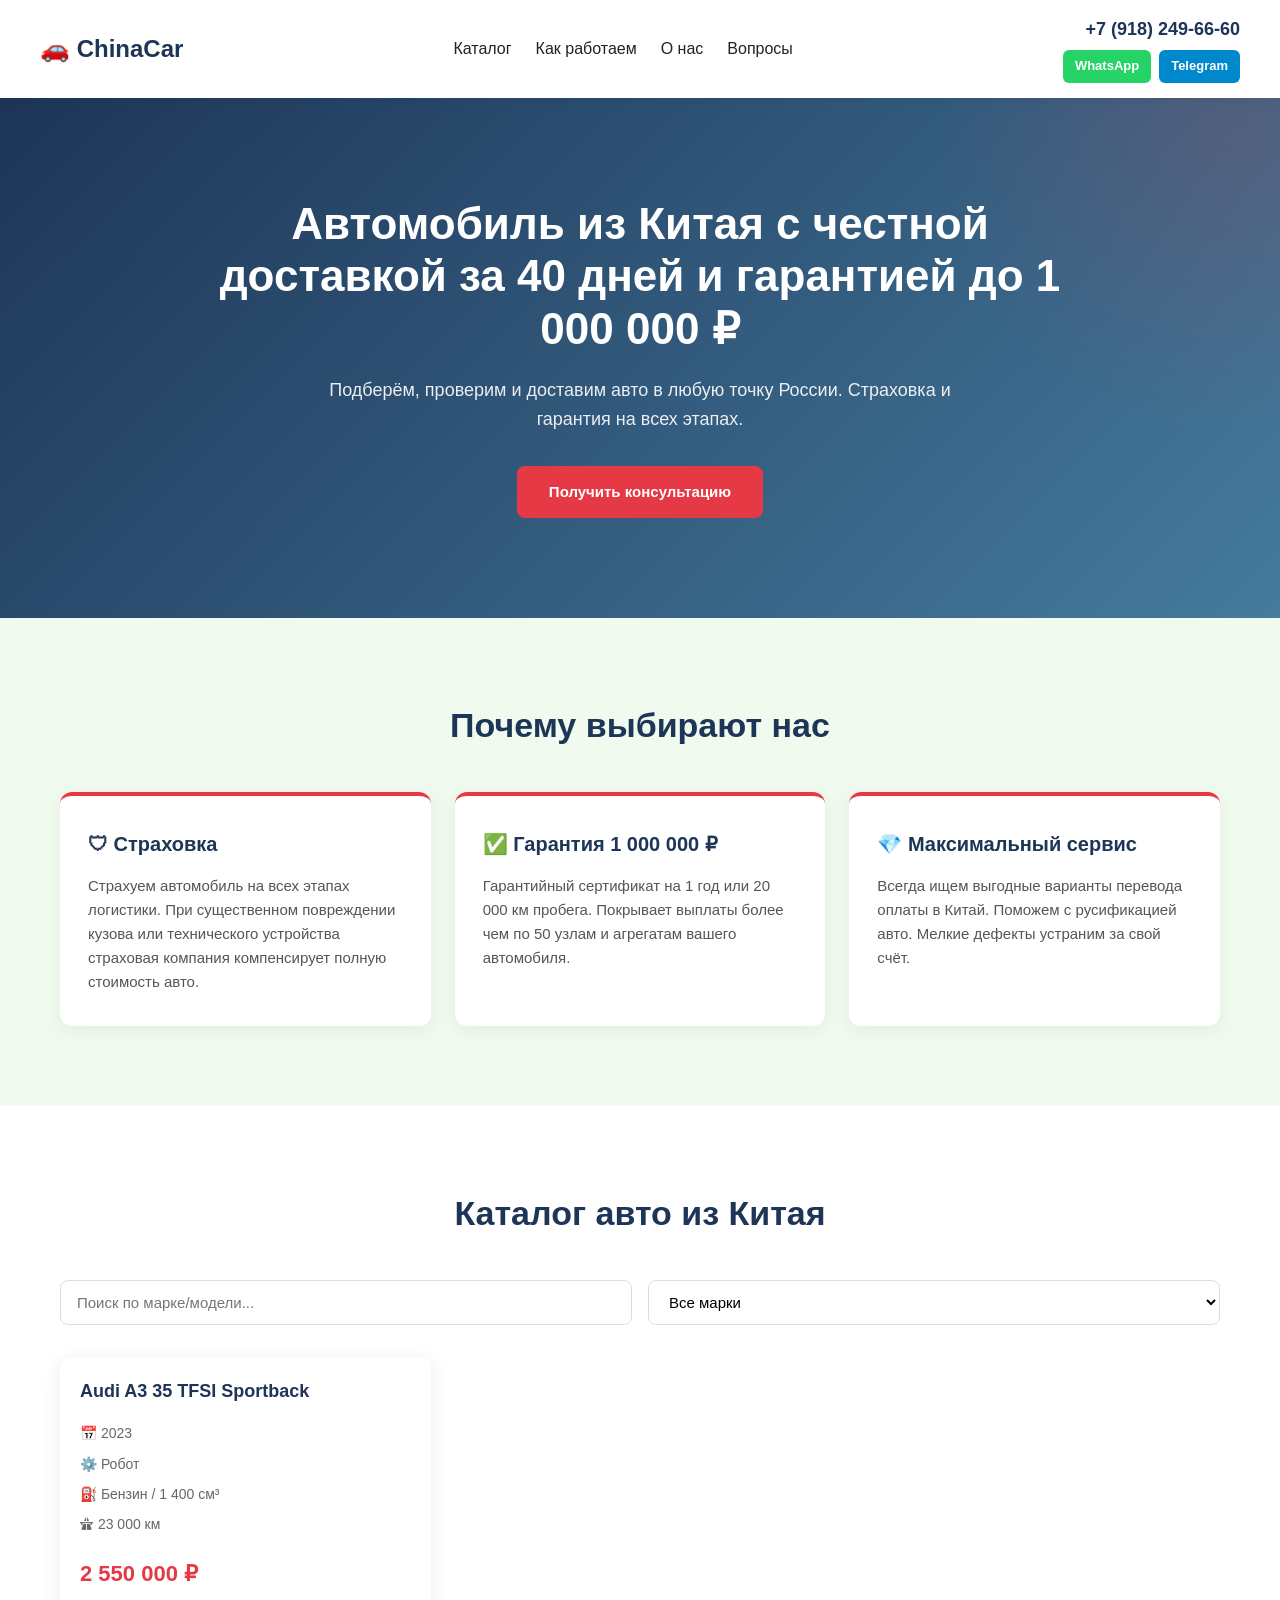
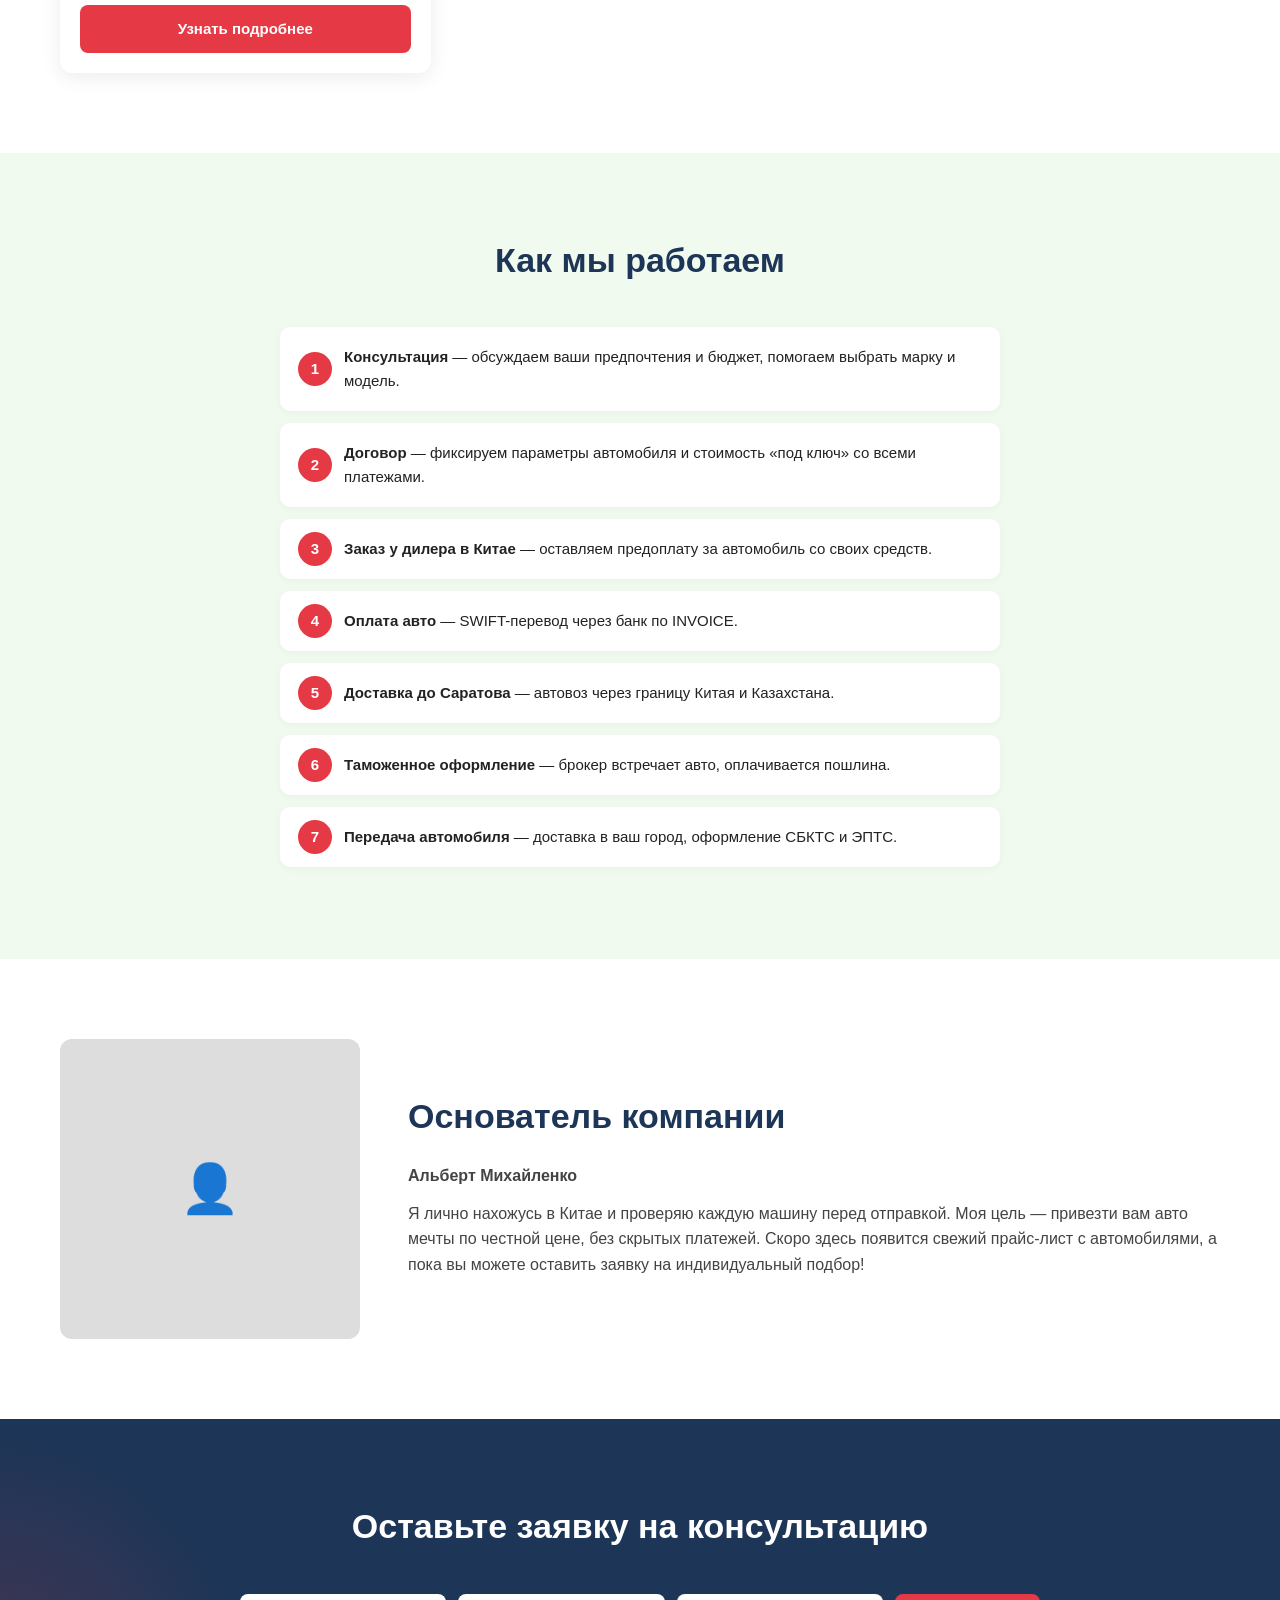
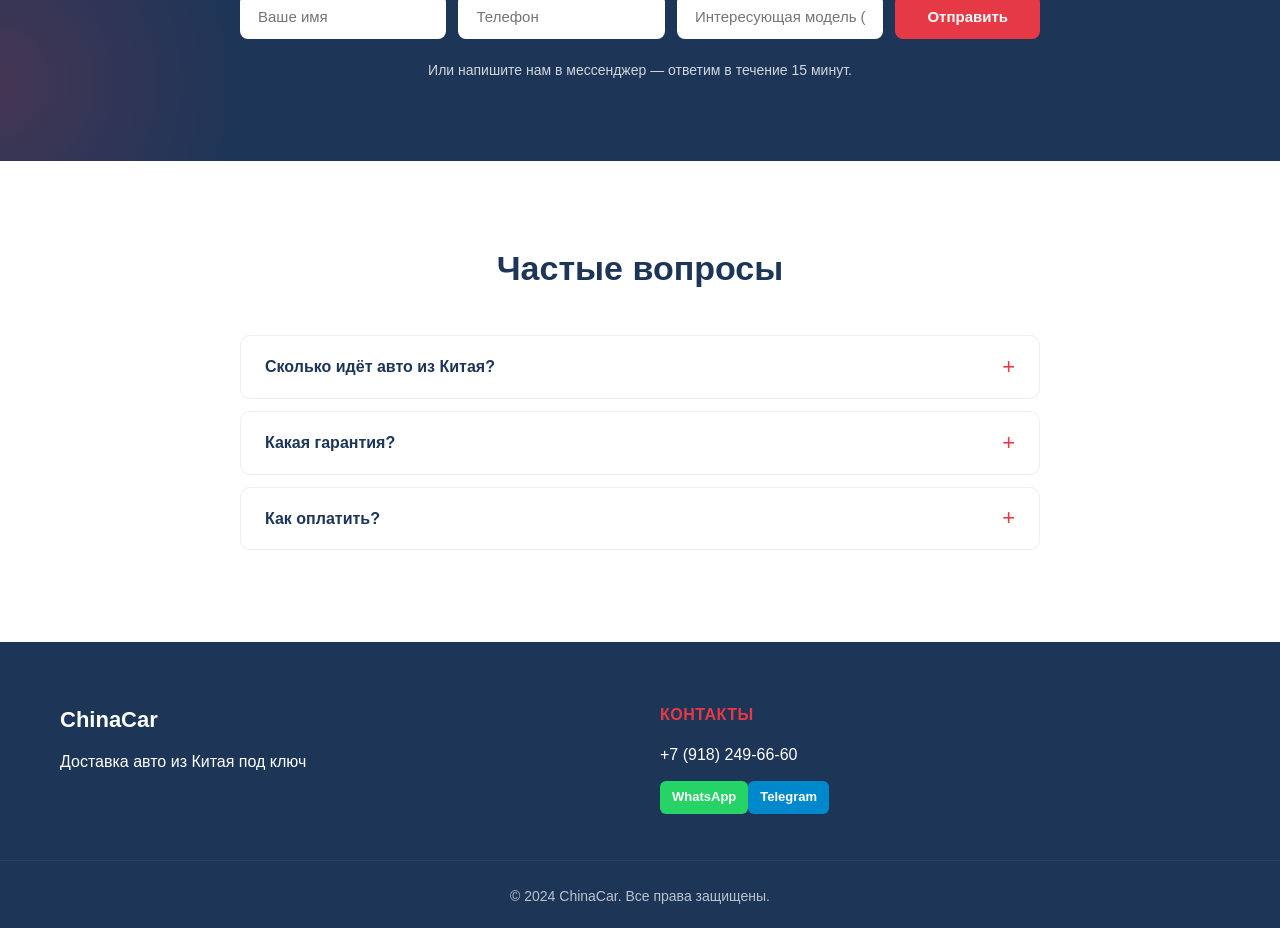
==== index.html @ 9ef6ac65 "Add files via upload" ====
<!DOCTYPE html>
<html lang="ru">
<head>
    <meta charset="UTF-8">
    <meta name="viewport" content="width=device-width, initial-scale=1.0">
    <title>ChinaCar — авто из Китая под ключ</title>
    <link rel="stylesheet" href="css/style.css">
</head>
<body>

<header class="header">
    <div class="container header__inner">
        <a href="index.html" class="logo">🚗 ChinaCar</a>
        <nav class="nav">
            <a href="#catalog">Каталог</a>
            <a href="#steps">Как работаем</a>
            <a href="#about">О нас</a>
            <a href="#faq">Вопросы</a>
        </nav>
        <div class="header__contacts">
            <a href="tel:+79000000000" class="phone" id="header-phone">+7 (900) 000-00-00</a>
            <div class="messengers" id="header-messengers"></div>
        </div>
    </div>
</header>

<section class="hero">
    <div class="container">
        <h1>Автомобиль из Китая с честной доставкой за 40 дней и гарантией до 1 000 000 ₽</h1>
        <p class="hero__subtitle">Подберём, проверим и доставим авто в любую точку России. Страховка и гарантия на всех этапах.</p>
        <a href="#lead" class="btn btn--primary">Получить консультацию</a>
    </div>
</section>

<section class="advantages">
    <div class="container">
        <h2>Почему выбирают нас</h2>
        <div class="advantages__grid">
            <div class="card">
                <h3>🛡 Страховка</h3>
                <p>Страхуем автомобиль на всех этапах логистики. При существенном повреждении кузова или технического устройства страховая компания компенсирует полную стоимость авто.</p>
            </div>
            <div class="card">
                <h3>✅ Гарантия 1 000 000 ₽</h3>
                <p>Гарантийный сертификат на 1 год или 20 000 км пробега. Покрывает выплаты более чем по 50 узлам и агрегатам вашего автомобиля.</p>
            </div>
            <div class="card">
                <h3>💎 Максимальный сервис</h3>
                <p>Всегда ищем выгодные варианты перевода оплаты в Китай. Поможем с русификацией авто. Мелкие дефекты устраним за свой счёт.</p>
            </div>
        </div>
    </div>
</section>

<section class="catalog" id="catalog">
    <div class="container">
        <h2>Каталог авто из Китая</h2>
        <div class="catalog__filters">
            <input type="text" id="search" placeholder="Поиск по марке/модели...">
            <select id="filter-brand">
                <option value="">Все марки</option>
                <option value="Audi">Audi</option>
                <option value="BMW">BMW</option>
                <option value="Mercedes">Mercedes</option>
                <option value="Toyota">Toyota</option>
                <option value="Volkswagen">Volkswagen</option>
            </select>
        </div>
        <div class="catalog__grid" id="cars-grid"></div>
    </div>
</section>

<section class="steps" id="steps">
    <div class="container">
        <h2>Как мы работаем</h2>
        <ol class="steps__list">
            <li><strong>Консультация</strong> — обсуждаем ваши предпочтения и бюджет, помогаем выбрать марку и модель.</li>
            <li><strong>Договор</strong> — фиксируем параметры автомобиля и стоимость «под ключ» со всеми платежами.</li>
            <li><strong>Заказ у дилера в Китае</strong> — оставляем предоплату за автомобиль со своих средств.</li>
            <li><strong>Оплата авто</strong> — SWIFT-перевод через банк по INVOICE.</li>
            <li><strong>Доставка до Саратова</strong> — автовоз через границу Китая и Казахстана.</li>
            <li><strong>Таможенное оформление</strong> — брокер встречает авто, оплачивается пошлина.</li>
            <li><strong>Передача автомобиля</strong> — доставка в ваш город, оформление СБКТС и ЭПТС.</li>
        </ol>
    </div>
</section>

<section class="about" id="about">
    <div class="container about__inner">
        <div style="width:100%;max-width:300px;aspect-ratio:1;background:#ddd;border-radius:12px;display:flex;align-items:center;justify-content:center;font-size:48px;color:#999;">👤</div>
        <div>
            <h2>Основатель компании</h2>
            <p><strong>Альберт Михайленко</strong></p>
            <p>Я лично нахожусь в Китае и проверяю каждую машину перед отправкой. Моя цель — привезти вам авто мечты по честной цене, без скрытых платежей. Скоро здесь появится свежий прайс-лист с автомобилями, а пока вы можете оставить заявку на индивидуальный подбор!</p>
        </div>
    </div>
</section>

<section class="lead" id="lead">
    <div class="container">
        <h2>Оставьте заявку на консультацию</h2>
        <form class="lead__form" id="lead-form">
            <input type="text" name="name" placeholder="Ваше имя" required>
            <input type="tel" name="phone" placeholder="Телефон" required>
            <input type="text" name="car" placeholder="Интересующая модель (необязательно)">
            <button type="submit" class="btn btn--primary">Отправить</button>
        </form>
        <p class="lead__note">Или напишите нам в мессенджер — ответим в течение 15 минут.</p>
    </div>
</section>

<section class="faq" id="faq">
    <div class="container">
        <h2>Частые вопросы</h2>
        <details><summary>Сколько идёт авто из Китая?</summary><p>В среднем 40 дней через Саратов.</p></details>
        <details><summary>Какая гарантия?</summary><p>Сертификат на 1 год / 20 000 км, выплаты до 1 000 000 ₽.</p></details>
        <details><summary>Как оплатить?</summary><p>SWIFT-перевод через банк по INVOICE.</p></details>
    </div>
</section>

<footer class="footer">
    <div class="container footer__inner">
        <div>
            <h3>ChinaCar</h3>
            <p>Доставка авто из Китая под ключ</p>
        </div>
        <div>
            <h4>Контакты</h4>
            <a href="tel:+79000000000" id="footer-phone">+7 (900) 000-00-00</a>
            <div id="footer-messengers" style="margin-top:8px;"></div>
        </div>
    </div>
    <div class="footer__bottom">
        <p>© 2024 ChinaCar. Все права защищены.</p>
    </div>
</footer>

<script src="js/main.js"></script>
</body>
</html>
---- css/style.css ----
/* ================= ПЕРЕМЕННЫЕ ЦВЕТОВ ================= */
:root {
    --primary: #e63946;    /* красный — кнопки, акценты */
    --dark: #1d3557;       /* тёмно-синий — текст, футер */
    --light: #f1faee;      /* светлый фон секций */
    --gray: #457b9d;       /* серо-синий — вспомогательный */
}

/* ================= СБРОС ================= */
* {
    margin: 0;
    padding: 0;
    box-sizing: border-box;
}

body {
    font-family: 'Inter', -apple-system, BlinkMacSystemFont, 'Segoe UI', Roboto, sans-serif;
    color: #222;
    line-height: 1.6;
    background: #fff;
}

.container {
    max-width: 1200px;
    margin: 0 auto;
    padding: 0 20px;
}

img {
    max-width: 100%;
    display: block;
}

a {
    color: inherit;
    text-decoration: none;
}

/* ================= КНОПКИ ================= */
.btn {
    display: inline-block;
    padding: 14px 32px;
    border-radius: 8px;
    font-weight: 600;
    cursor: pointer;
    border: none;
    transition: all .2s ease;
    font-size: 15px;
    font-family: inherit;
}

.btn--primary {
    background: var(--primary);
    color: #fff;
}

.btn--primary:hover {
    background: #c1121f;
    transform: translateY(-1px);
}

/* ================= ШАПКА ================= */
.header {
    background: #fff;
    box-shadow: 0 2px 10px rgba(0,0,0,.05);
    position: sticky;
    top: 0;
    z-index: 100;
}

.header__inner {
    display: flex;
    align-items: center;
    justify-content: space-between;
    padding: 15px 0;
    gap: 20px;
    flex-wrap: wrap;
}

.logo {
    font-size: 24px;
    font-weight: 800;
    color: var(--dark);
    white-space: nowrap;
}

.nav {
    display: flex;
    gap: 24px;
}

.nav a {
    font-weight: 500;
    transition: color .2s;
}

.nav a:hover {
    color: var(--primary);
}

.header__contacts {
    display: flex;
    flex-direction: column;
    align-items: flex-end;
    gap: 6px;
}

.phone {
    font-size: 18px;
    font-weight: 700;
    color: var(--dark);
    white-space: nowrap;
}

.phone:hover {
    color: var(--primary);
}

.messengers {
    display: flex;
    gap: 8px;
}

.btn-messenger {
    padding: 6px 12px;
    border-radius: 6px;
    font-size: 13px;
    color: #fff;
    font-weight: 600;
    transition: opacity .2s;
}

.btn-messenger:hover {
    opacity: .85;
}

.btn-messenger.wa { background: #25D366; }
.btn-messenger.tg { background: #0088cc; }

/* ================= HERO ================= */
.hero {
    background: linear-gradient(135deg, var(--dark) 0%, var(--gray) 100%);
    color: #fff;
    padding: 100px 0;
    text-align: center;
    position: relative;
    overflow: hidden;
}

.hero::before {
    content: '';
    position: absolute;
    top: -50%;
    right: -20%;
    width: 600px;
    height: 600px;
    background: radial-gradient(circle, rgba(230,57,70,.15), transparent 70%);
    border-radius: 50%;
}

.hero .container {
    position: relative;
    z-index: 1;
}

.hero h1 {
    font-size: clamp(26px, 4vw, 44px);
    margin-bottom: 20px;
    max-width: 900px;
    margin-inline: auto;
    line-height: 1.2;
}

.hero__subtitle {
    font-size: 18px;
    opacity: .9;
    margin-bottom: 32px;
    max-width: 700px;
    margin-inline: auto;
}

/* ================= ОБЩИЕ ЗАГОЛОВКИ СЕКЦИЙ ================= */
.advantages h2,
.catalog h2,
.steps h2,
.about h2,
.lead h2,
.faq h2 {
    font-size: clamp(24px, 3vw, 34px);
    margin-bottom: 40px;
    text-align: center;
    color: var(--dark);
}

/* ================= ПРЕИМУЩЕСТВА ================= */
.advantages {
    padding: 80px 0;
    background: var(--light);
}

.advantages__grid {
    display: grid;
    grid-template-columns: repeat(auto-fit, minmax(280px, 1fr));
    gap: 24px;
}

.card {
    background: #fff;
    padding: 32px 28px;
    border-radius: 12px;
    box-shadow: 0 4px 20px rgba(0,0,0,.06);
    transition: transform .3s, box-shadow .3s;
    border-top: 4px solid var(--primary);
}

.card:hover {
    transform: translateY(-4px);
    box-shadow: 0 8px 30px rgba(0,0,0,.1);
}

.card h3 {
    margin-bottom: 14px;
    color: var(--dark);
    font-size: 20px;
}

.card p {
    color: #555;
    font-size: 15px;
}

/* ================= КАТАЛОГ ================= */
.catalog {
    padding: 80px 0;
}

.catalog__filters {
    display: flex;
    gap: 16px;
    margin-bottom: 32px;
    flex-wrap: wrap;
}

.catalog__filters input,
.catalog__filters select {
    padding: 12px 16px;
    border: 1px solid #ddd;
    border-radius: 8px;
    font-size: 15px;
    flex: 1;
    min-width: 200px;
    font-family: inherit;
    background: #fff;
    transition: border-color .2s;
}

.catalog__filters input:focus,
.catalog__filters select:focus {
    outline: none;
    border-color: var(--primary);
}

.catalog__grid {
    display: grid;
    grid-template-columns: repeat(auto-fill, minmax(300px, 1fr));
    gap: 24px;
}

.car-card {
    background: #fff;
    border-radius: 12px;
    overflow: hidden;
    box-shadow: 0 4px 20px rgba(0,0,0,.08);
    transition: transform .3s, box-shadow .3s;
    display: flex;
    flex-direction: column;
}

.car-card:hover {
    transform: translateY(-4px);
    box-shadow: 0 8px 30px rgba(0,0,0,.15);
}

.car-card__img {
    height: 200px;
    width: 100%;
    background: #f0f0f0;
    object-fit: cover;
}

.car-card__body {
    padding: 20px;
    display: flex;
    flex-direction: column;
    flex: 1;
}

.car-card__title {
    font-size: 18px;
    font-weight: 700;
    margin-bottom: 12px;
    color: var(--dark);
}

.car-card__specs {
    font-size: 14px;
    color: #666;
    margin-bottom: 16px;
    flex: 1;
}

.car-card__specs li {
    list-style: none;
    padding: 4px 0;
    display: flex;
    align-items: center;
}

.car-card__price {
    font-size: 22px;
    font-weight: 800;
    color: var(--primary);
    margin-bottom: 14px;
}

.car-card .btn {
    width: 100%;
    text-align: center;
    padding: 12px 20px;
}

/* ================= ЭТАПЫ РАБОТЫ ================= */
.steps {
    padding: 80px 0;
    background: var(--light);
}

.steps__list {
    max-width: 720px;
    margin: 0 auto;
    counter-reset: step;
    padding: 0;
}

.steps__list li {
    padding: 18px 20px 18px 64px;
    position: relative;
    margin-bottom: 12px;
    background: #fff;
    border-radius: 10px;
    counter-increment: step;
    list-style: none;
    font-size: 15px;
    box-shadow: 0 2px 8px rgba(0,0,0,.04);
    transition: transform .2s;
}

.steps__list li:hover {
    transform: translateX(4px);
}

.steps__list li::before {
    content: counter(step);
    position: absolute;
    left: 18px;
    top: 50%;
    transform: translateY(-50%);
    width: 34px;
    height: 34px;
    background: var(--primary);
    color: #fff;
    border-radius: 50%;
    display: flex;
    align-items: center;
    justify-content: center;
    font-weight: 700;
    font-size: 15px;
}

/* ================= О НАС ================= */
.about {
    padding: 80px 0;
}

.about__inner {
    display: grid;
    grid-template-columns: 300px 1fr;
    gap: 48px;
    align-items: center;
}

.about__photo {
    border-radius: 12px;
    box-shadow: 0 8px 30px rgba(0,0,0,.1);
}

.about h2 {
    text-align: left;
    margin-bottom: 20px;
}

.about p {
    margin-bottom: 12px;
    color: #444;
}

/* ================= ФОРМА ЗАЯВКИ ================= */
.lead {
    padding: 80px 0;
    background: var(--dark);
    color: #fff;
    text-align: center;
    position: relative;
    overflow: hidden;
}

.lead::before {
    content: '';
    position: absolute;
    bottom: -50%;
    left: -20%;
    width: 500px;
    height: 500px;
    background: radial-gradient(circle, rgba(230,57,70,.2), transparent 70%);
    border-radius: 50%;
}

.lead .container {
    position: relative;
    z-index: 1;
}

.lead h2 {
    color: #fff;
}

.lead__form {
    display: flex;
    gap: 12px;
    max-width: 800px;
    margin: 0 auto 20px;
    flex-wrap: wrap;
    justify-content: center;
}

.lead__form input {
    padding: 14px 18px;
    border: none;
    border-radius: 8px;
    font-size: 15px;
    flex: 1;
    min-width: 200px;
    font-family: inherit;
    background: #fff;
    color: #222;
}

.lead__form input:focus {
    outline: 2px solid var(--primary);
}

.lead__form .btn {
    white-space: nowrap;
}

.lead__note {
    opacity: .8;
    font-size: 14px;
}

/* ================= FAQ ================= */
.faq {
    padding: 80px 0;
}

.faq details {
    background: #fff;
    border: 1px solid #eee;
    border-radius: 10px;
    padding: 0;
    margin-bottom: 12px;
    max-width: 800px;
    margin-inline: auto;
    overflow: hidden;
    transition: box-shadow .2s;
}

.faq details[open] {
    box-shadow: 0 4px 16px rgba(0,0,0,.06);
    border-color: var(--primary);
}

.faq summary {
    cursor: pointer;
    font-weight: 600;
    padding: 18px 24px;
    color: var(--dark);
    position: relative;
    list-style: none;
    transition: color .2s;
}

.faq summary::-webkit-details-marker {
    display: none;
}

.faq summary::after {
    content: '+';
    position: absolute;
    right: 24px;
    top: 50%;
    transform: translateY(-50%);
    font-size: 22px;
    font-weight: 400;
    color: var(--primary);
    transition: transform .3s;
}

.faq details[open] summary::after {
    content: '−';
}

.faq summary:hover {
    color: var(--primary);
}

.faq details p {
    padding: 0 24px 20px;
    margin: 0;
    color: #555;
    line-height: 1.6;
}

/* ================= ФУТЕР ================= */
.footer {
    background: var(--dark);
    color: #fff;
    padding: 60px 0 20px;
}

.footer__inner {
    display: grid;
    grid-template-columns: repeat(auto-fit, minmax(220px, 1fr));
    gap: 40px;
    margin-bottom: 40px;
}

.footer h3 {
    margin-bottom: 12px;
    font-size: 22px;
}

.footer h4 {
    margin-bottom: 14px;
    font-size: 16px;
    color: var(--primary);
    text-transform: uppercase;
    letter-spacing: .5px;
}

.footer a {
    display: inline-block;
    margin-bottom: 6px;
    transition: color .2s;
}

.footer a:hover {
    color: var(--primary);
}

.footer__bottom {
    text-align: center;
    padding-top: 24px;
    border-top: 1px solid rgba(255,255,255,.1);
    opacity: .7;
    font-size: 14px;
}

/* ================= АДАПТИВ ================= */
@media (max-width: 900px) {
    .about__inner {
        grid-template-columns: 1fr;
        text-align: center;
        gap: 30px;
    }

    .about__inner > div:first-child {
        margin: 0 auto;
        max-width: 240px !important;
    }

    .about h2 {
        text-align: center;
    }
}

@media (max-width: 768px) {
    .nav {
        display: none;
    }

    .header__inner {
        justify-content: space-between;
    }

    .header__contacts {
        align-items: flex-end;
    }

    .phone {
        font-size: 16px;
    }

    .btn-messenger {
        padding: 5px 10px;
        font-size: 12px;
    }

    .hero {
        padding: 60px 0;
    }

    .hero__subtitle {
        font-size: 16px;
    }

    .advantages,
    .catalog,
    .steps,
    .about,
    .lead,
    .faq {
        padding: 50px 0;
    }

    .lead__form {
        flex-direction: column;
    }

    .lead__form .btn {
        width: 100%;
    }

    .catalog__filters {
        flex-direction: column;
    }
}

@media (max-width: 480px) {
    .logo {
        font-size: 20px;
    }

    .phone {
        font-size: 14px;
    }

    .header__contacts {
        gap: 4px;
    }

    .messengers {
        gap: 6px;
    }
}
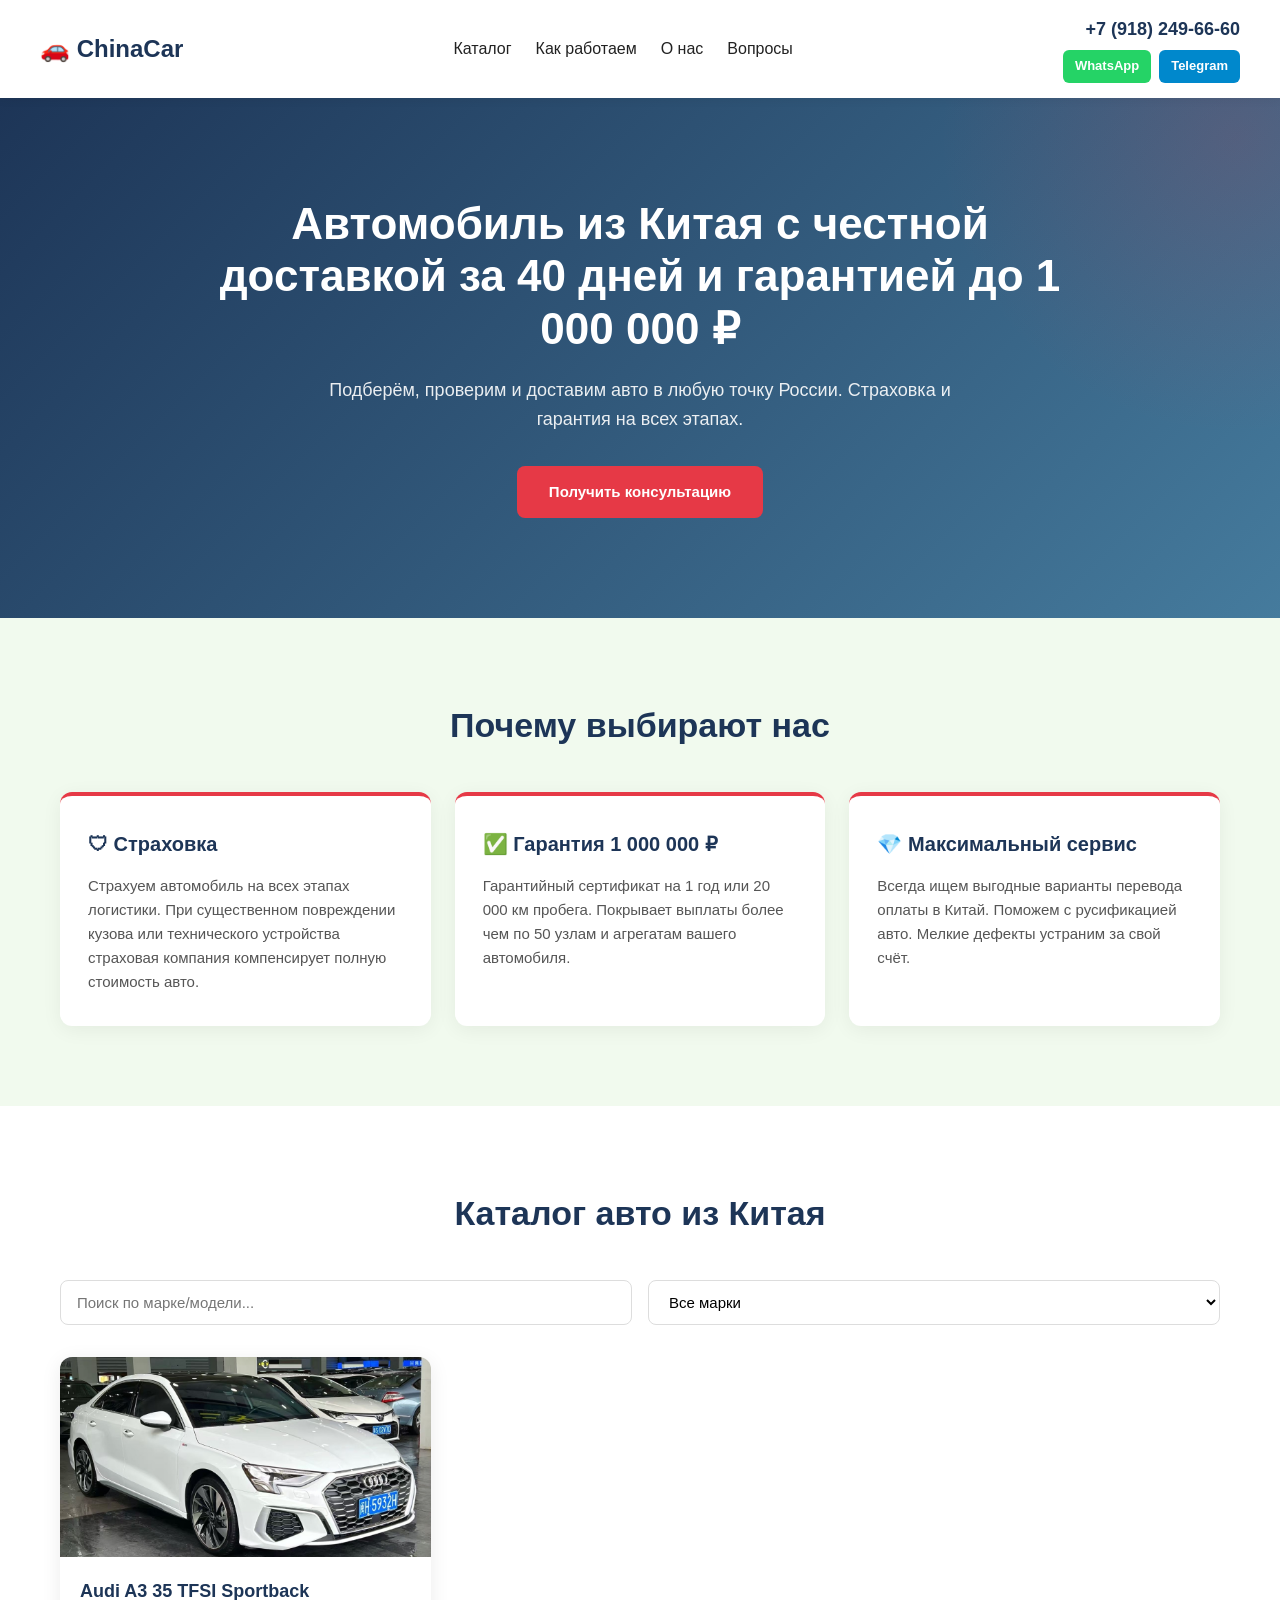
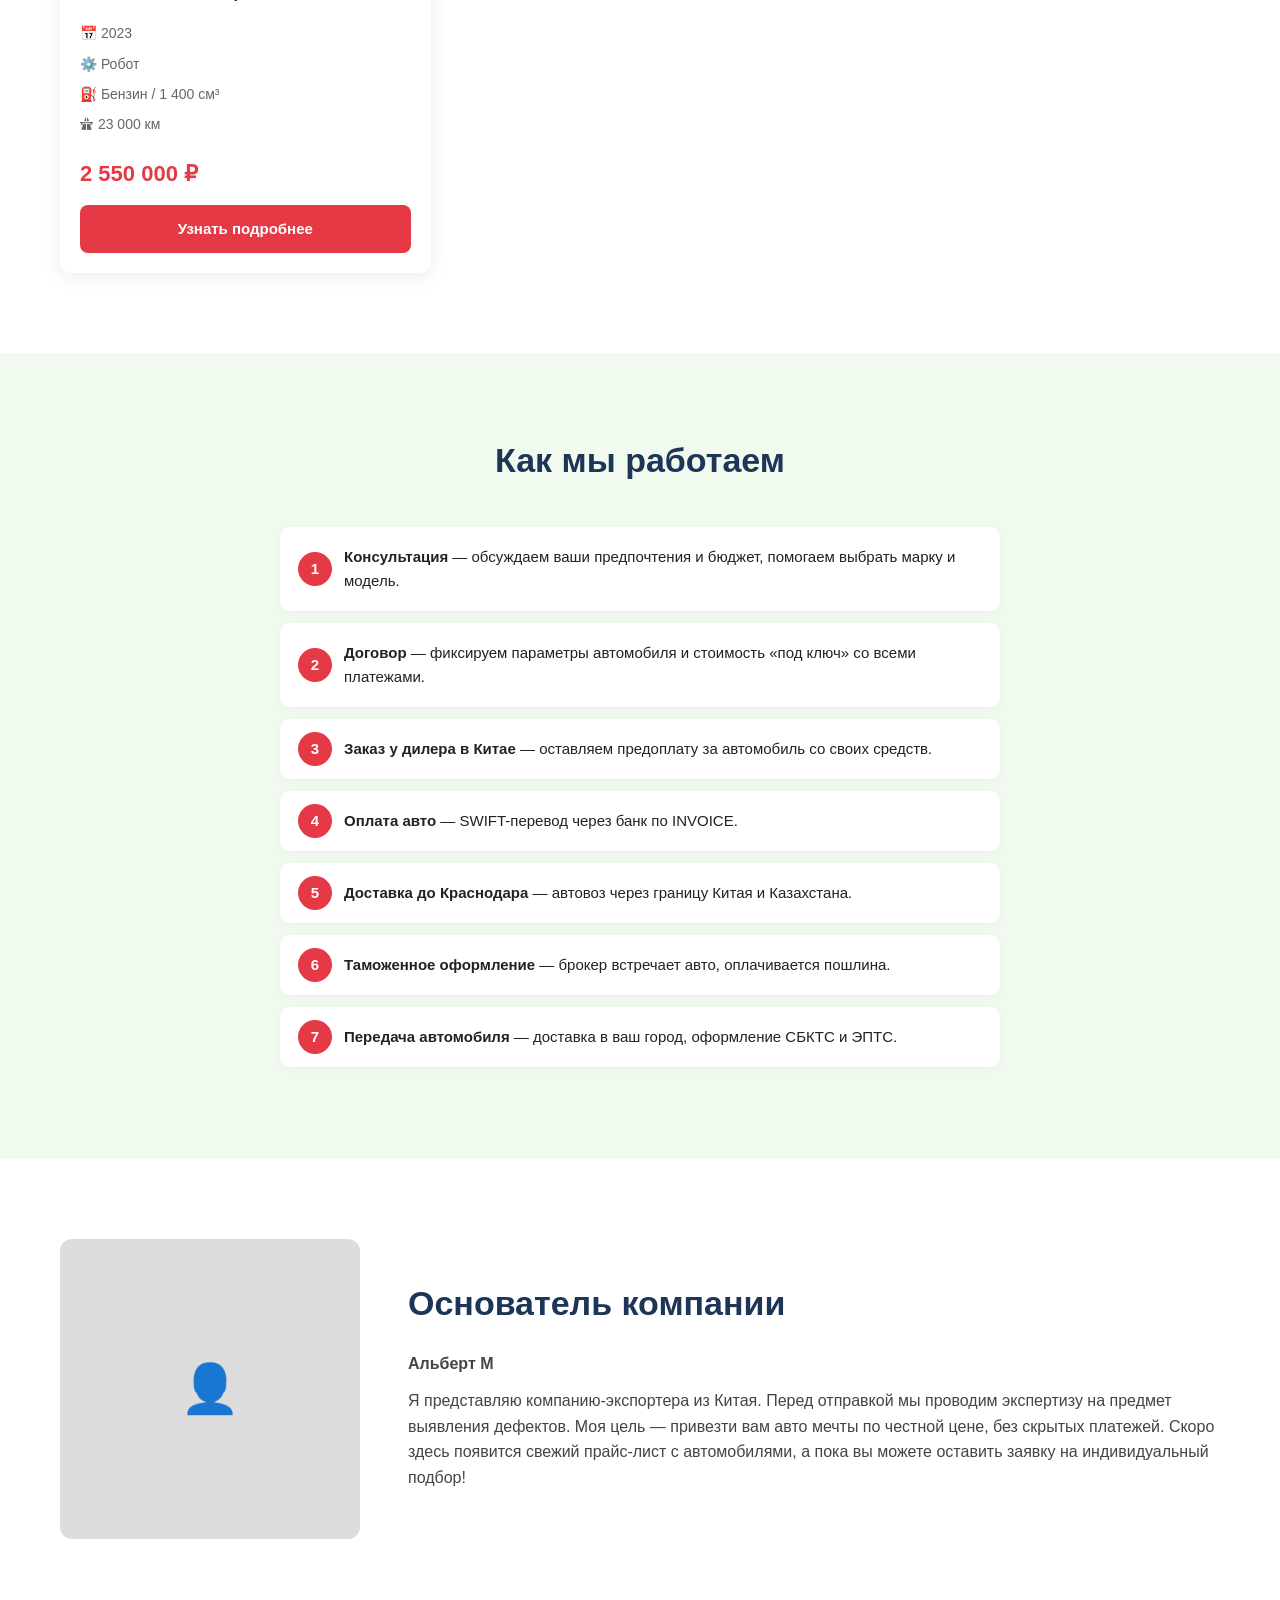
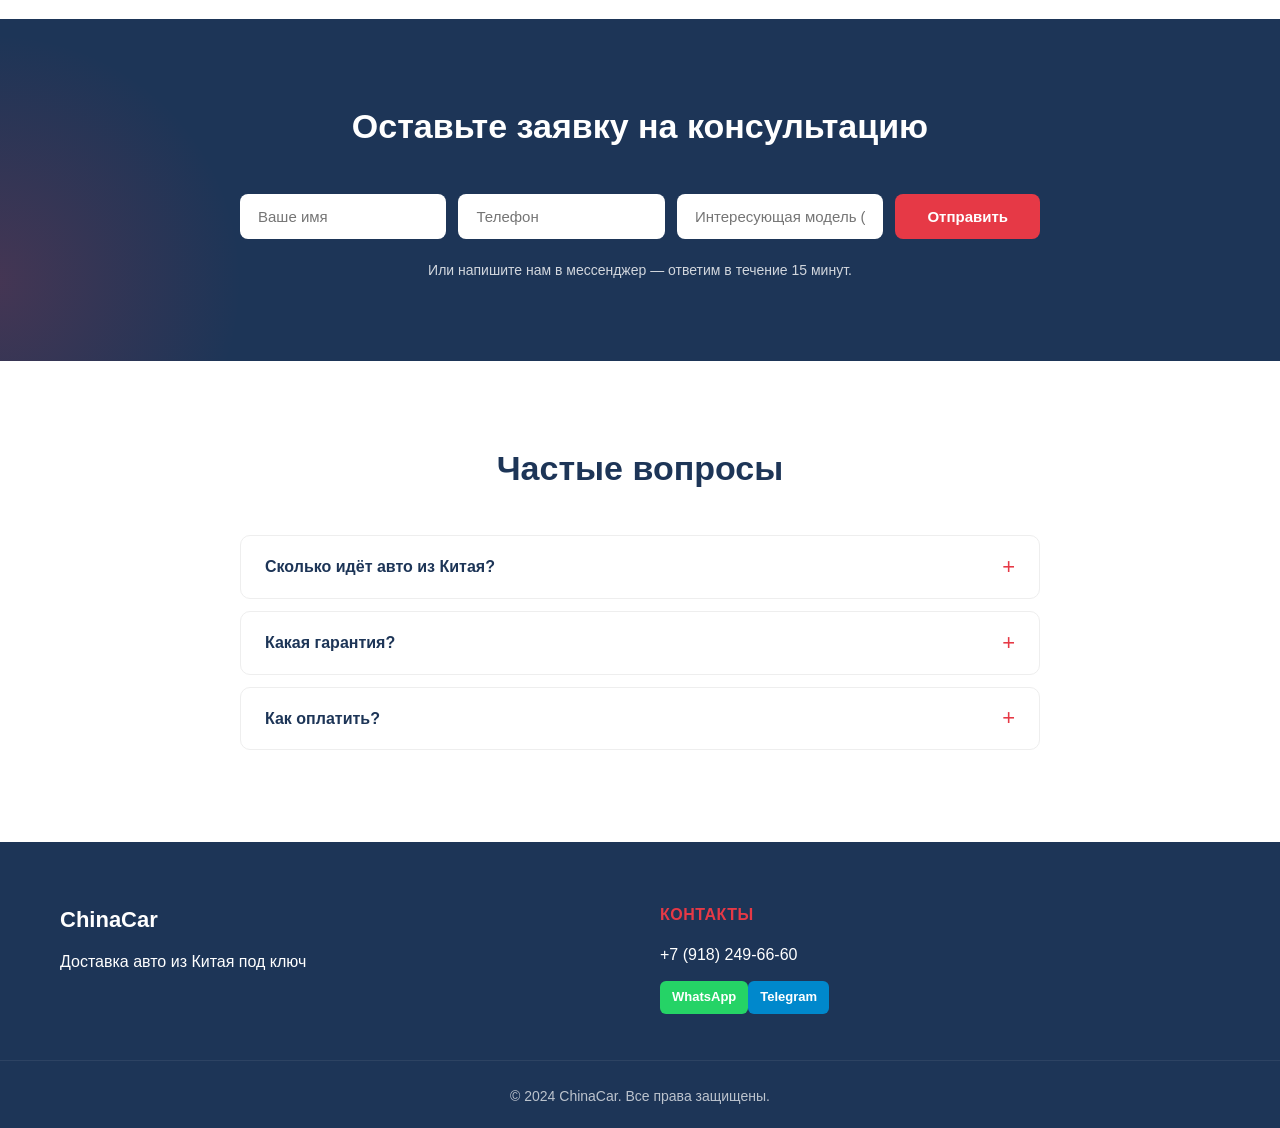
==== commit 57bd03db: "Add files via upload" ====
--- a/index.html
+++ b/index.html
@@ -78,7 +78,7 @@
             <li><strong>Договор</strong> — фиксируем параметры автомобиля и стоимость «под ключ» со всеми платежами.</li>
             <li><strong>Заказ у дилера в Китае</strong> — оставляем предоплату за автомобиль со своих средств.</li>
             <li><strong>Оплата авто</strong> — SWIFT-перевод через банк по INVOICE.</li>
-            <li><strong>Доставка до Саратова</strong> — автовоз через границу Китая и Казахстана.</li>
+            <li><strong>Доставка до Краснодара</strong> — автовоз через границу Китая и Казахстана.</li>
             <li><strong>Таможенное оформление</strong> — брокер встречает авто, оплачивается пошлина.</li>
             <li><strong>Передача автомобиля</strong> — доставка в ваш город, оформление СБКТС и ЭПТС.</li>
         </ol>
@@ -90,8 +90,8 @@
         <div style="width:100%;max-width:300px;aspect-ratio:1;background:#ddd;border-radius:12px;display:flex;align-items:center;justify-content:center;font-size:48px;color:#999;">👤</div>
         <div>
             <h2>Основатель компании</h2>
-            <p><strong>Альберт Михайленко</strong></p>
-            <p>Я лично нахожусь в Китае и проверяю каждую машину перед отправкой. Моя цель — привезти вам авто мечты по честной цене, без скрытых платежей. Скоро здесь появится свежий прайс-лист с автомобилями, а пока вы можете оставить заявку на индивидуальный подбор!</p>
+            <p><strong>Альберт М</strong></p>
+            <p>Я представляю компанию-экспортера из Китая. Перед отправкой мы проводим экспертизу на предмет выявления дефектов. Моя цель — привезти вам авто мечты по честной цене, без скрытых платежей. Скоро здесь появится свежий прайс-лист с автомобилями, а пока вы можете оставить заявку на индивидуальный подбор!</p>
         </div>
     </div>
 </section>
